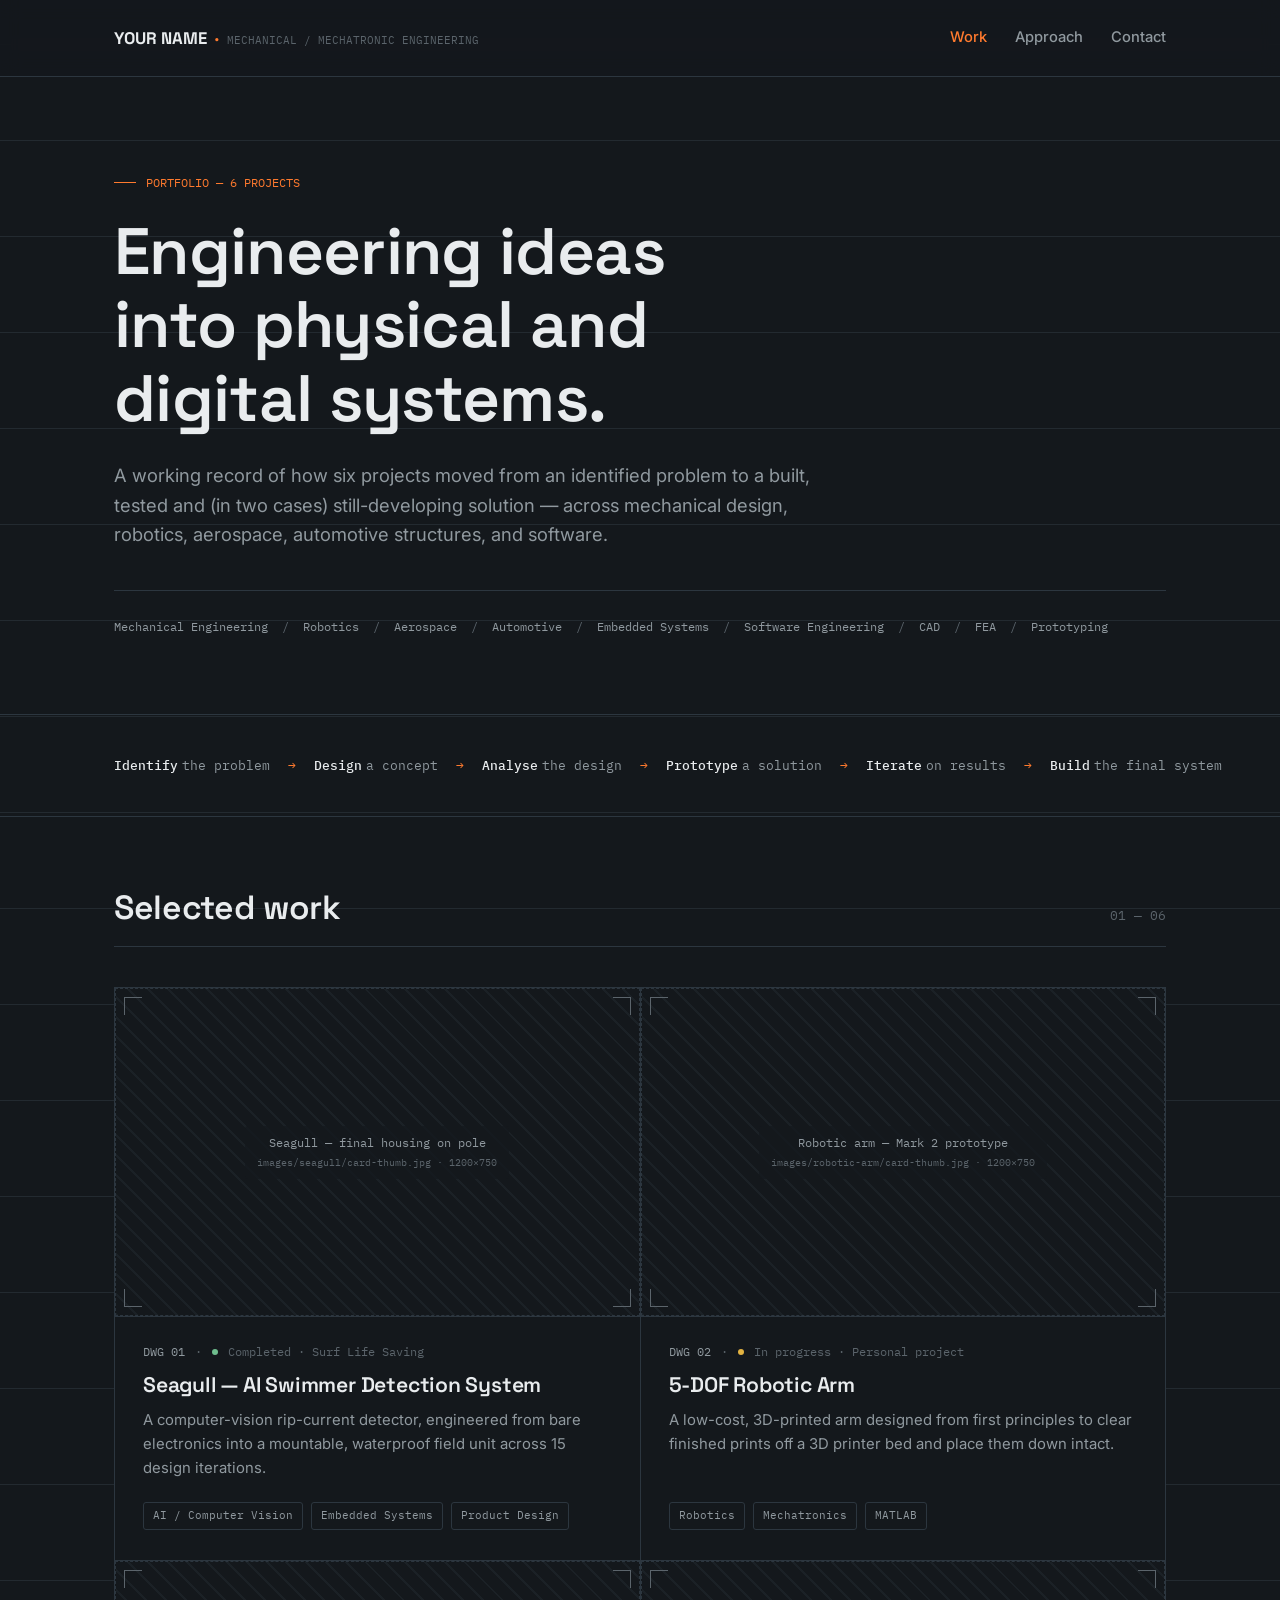
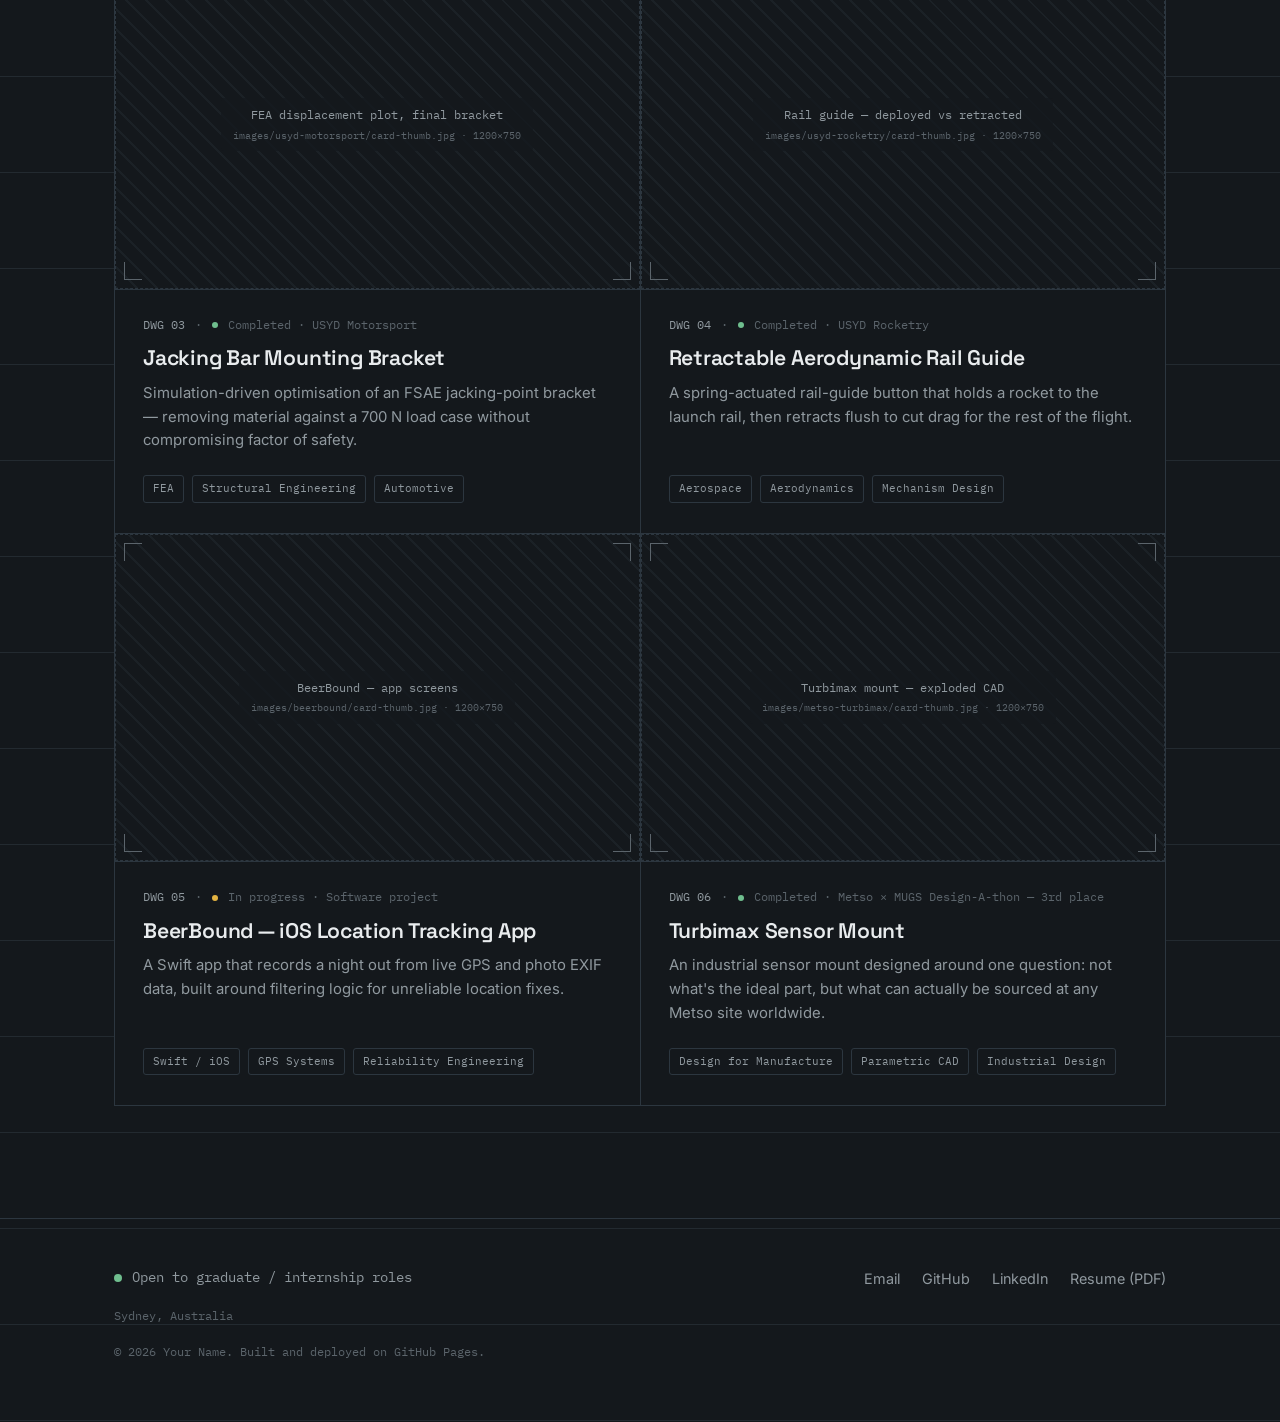
==== index.html @ 60fa089e "Initial Portfolio Site" ====
<!DOCTYPE html>
<html lang="en">
<head>
<meta charset="UTF-8">
<meta name="viewport" content="width=device-width, initial-scale=1.0">
<title>Your Name — Engineering Portfolio</title>
<meta name="description" content="Engineering portfolio spanning embedded systems, robotics, aerospace, automotive structures and software — from concept through analysis, prototyping and build.">
<link rel="stylesheet" href="css/style.css">
</head>
<body>

<header class="site-header">
  <div class="wrap">
    <a href="index.html" class="brand">YOUR NAME <span class="brand-dot">·</span> <small>MECHANICAL / MECHATRONIC ENGINEERING</small></a>
    <button class="nav-toggle" aria-label="Toggle menu"><span></span><span></span><span></span></button>
    <nav class="site-nav">
      <a href="index.html" class="active">Work</a>
      <a href="index.html#method">Approach</a>
      <a href="index.html#contact">Contact</a>
    </nav>
  </div>
</header>

<section class="hero">
  <div class="wrap">
    <div class="hero-tag">PORTFOLIO — 6 PROJECTS</div>
    <h1>Engineering ideas into physical and digital systems.</h1>
    <p class="lede">A working record of how six projects moved from an identified problem to a built, tested and (in two cases) still-developing solution — across mechanical design, robotics, aerospace, automotive structures, and software.</p>
    <div class="discipline-row">
      <span>Mechanical Engineering</span>
      <span>Robotics</span>
      <span>Aerospace</span>
      <span>Automotive</span>
      <span>Embedded Systems</span>
      <span>Software Engineering</span>
      <span>CAD</span>
      <span>FEA</span>
      <span>Prototyping</span>
    </div>
  </div>
</section>

<section class="method" id="method">
  <div class="wrap">
    <ol>
      <li><b>Identify</b> the problem</li>
      <li><b>Design</b> a concept</li>
      <li><b>Analyse</b> the design</li>
      <li><b>Prototype</b> a solution</li>
      <li><b>Iterate</b> on results</li>
      <li><b>Build</b> the final system</li>
    </ol>
  </div>
</section>

<section class="section" id="work">
  <div class="wrap">
    <div class="section-head">
      <h2>Selected work</h2>
      <span class="count">01 — 06</span>
    </div>

    <div class="project-grid">

      <!-- 01 — Seagull -->
      <a class="project-card" href="projects/seagull.html">
        <div class="card-thumb">
          <div class="photo-slot" style="--ratio:16/10">
            <span class="corner-l"></span><span class="corner-r"></span>
            <span class="photo-slot__label">Seagull — final housing on pole<br><small>images/seagull/card-thumb.jpg · 1200×750</small></span>
          </div>
        </div>
        <div class="card-body">
          <div class="card-meta"><span class="dwg-no">DWG 01</span> · <span class="status-dot ok"></span> Completed · Surf Life Saving</div>
          <h3 class="card-title">Seagull — AI Swimmer Detection System</h3>
          <p class="card-sub">A computer-vision rip-current detector, engineered from bare electronics into a mountable, waterproof field unit across 15 design iterations.</p>
          <div class="tag-row">
            <span class="tag">AI / Computer Vision</span>
            <span class="tag">Embedded Systems</span>
            <span class="tag">Product Design</span>
          </div>
        </div>
      </a>

      <!-- 02 — Robotic Arm -->
      <a class="project-card" href="projects/robotic-arm.html">
        <div class="card-thumb">
          <div class="photo-slot" style="--ratio:16/10">
            <span class="corner-l"></span><span class="corner-r"></span>
            <span class="photo-slot__label">Robotic arm — Mark 2 prototype<br><small>images/robotic-arm/card-thumb.jpg · 1200×750</small></span>
          </div>
        </div>
        <div class="card-body">
          <div class="card-meta"><span class="dwg-no">DWG 02</span> · <span class="status-dot wip"></span> In progress · Personal project</div>
          <h3 class="card-title">5-DOF Robotic Arm</h3>
          <p class="card-sub">A low-cost, 3D-printed arm designed from first principles to clear finished prints off a 3D printer bed and place them down intact.</p>
          <div class="tag-row">
            <span class="tag">Robotics</span>
            <span class="tag">Mechatronics</span>
            <span class="tag">MATLAB</span>
          </div>
        </div>
      </a>

      <!-- 03 — USYD Motorsport -->
      <a class="project-card" href="projects/usyd-motorsport.html">
        <div class="card-thumb">
          <div class="photo-slot" style="--ratio:16/10">
            <span class="corner-l"></span><span class="corner-r"></span>
            <span class="photo-slot__label">FEA displacement plot, final bracket<br><small>images/usyd-motorsport/card-thumb.jpg · 1200×750</small></span>
          </div>
        </div>
        <div class="card-body">
          <div class="card-meta"><span class="dwg-no">DWG 03</span> · <span class="status-dot ok"></span> Completed · USYD Motorsport</div>
          <h3 class="card-title">Jacking Bar Mounting Bracket</h3>
          <p class="card-sub">Simulation-driven optimisation of an FSAE jacking-point bracket — removing material against a 700&nbsp;N load case without compromising factor of safety.</p>
          <div class="tag-row">
            <span class="tag">FEA</span>
            <span class="tag">Structural Engineering</span>
            <span class="tag">Automotive</span>
          </div>
        </div>
      </a>

      <!-- 04 — USYD Rocketry -->
      <a class="project-card" href="projects/usyd-rocketry.html">
        <div class="card-thumb">
          <div class="photo-slot" style="--ratio:16/10">
            <span class="corner-l"></span><span class="corner-r"></span>
            <span class="photo-slot__label">Rail guide — deployed vs retracted<br><small>images/usyd-rocketry/card-thumb.jpg · 1200×750</small></span>
          </div>
        </div>
        <div class="card-body">
          <div class="card-meta"><span class="dwg-no">DWG 04</span> · <span class="status-dot ok"></span> Completed · USYD Rocketry</div>
          <h3 class="card-title">Retractable Aerodynamic Rail Guide</h3>
          <p class="card-sub">A spring-actuated rail-guide button that holds a rocket to the launch rail, then retracts flush to cut drag for the rest of the flight.</p>
          <div class="tag-row">
            <span class="tag">Aerospace</span>
            <span class="tag">Aerodynamics</span>
            <span class="tag">Mechanism Design</span>
          </div>
        </div>
      </a>

      <!-- 05 — BeerBound -->
      <a class="project-card" href="projects/beerbound.html">
        <div class="card-thumb">
          <div class="photo-slot" style="--ratio:16/10">
            <span class="corner-l"></span><span class="corner-r"></span>
            <span class="photo-slot__label">BeerBound — app screens<br><small>images/beerbound/card-thumb.jpg · 1200×750</small></span>
          </div>
        </div>
        <div class="card-body">
          <div class="card-meta"><span class="dwg-no">DWG 05</span> · <span class="status-dot wip"></span> In progress · Software project</div>
          <h3 class="card-title">BeerBound — iOS Location Tracking App</h3>
          <p class="card-sub">A Swift app that records a night out from live GPS and photo EXIF data, built around filtering logic for unreliable location fixes.</p>
          <div class="tag-row">
            <span class="tag">Swift / iOS</span>
            <span class="tag">GPS Systems</span>
            <span class="tag">Reliability Engineering</span>
          </div>
        </div>
      </a>

      <!-- 06 — Metso Turbimax -->
      <a class="project-card" href="projects/metso-turbimax.html">
        <div class="card-thumb">
          <div class="photo-slot" style="--ratio:16/10">
            <span class="corner-l"></span><span class="corner-r"></span>
            <span class="photo-slot__label">Turbimax mount — exploded CAD<br><small>images/metso-turbimax/card-thumb.jpg · 1200×750</small></span>
          </div>
        </div>
        <div class="card-body">
          <div class="card-meta"><span class="dwg-no">DWG 06</span> · <span class="status-dot ok"></span> Completed · Metso × MUGS Design-A-thon — 3rd place</div>
          <h3 class="card-title">Turbimax Sensor Mount</h3>
          <p class="card-sub">An industrial sensor mount designed around one question: not what's the ideal part, but what can actually be sourced at any Metso site worldwide.</p>
          <div class="tag-row">
            <span class="tag">Design for Manufacture</span>
            <span class="tag">Parametric CAD</span>
            <span class="tag">Industrial Design</span>
          </div>
        </div>
      </a>

    </div>
  </div>
</section>

<footer class="site-footer" id="contact">
  <div class="wrap">
    <div class="footer-grid">
      <div>
        <div class="status-line"><span class="status-dot ok"></span> Open to graduate / internship roles</div>
        <div class="footer-note">Sydney, Australia</div>
      </div>
      <div class="footer-links">
        <a href="mailto:you@example.com">Email</a>
        <a href="https://github.com/yourusername" target="_blank" rel="noopener">GitHub</a>
        <a href="https://linkedin.com/in/yourusername" target="_blank" rel="noopener">LinkedIn</a>
        <a href="#">Resume (PDF)</a>
      </div>
    </div>
    <div class="footer-note">© 2026 Your Name. Built and deployed on GitHub Pages.</div>
  </div>
</footer>

<script src="js/main.js"></script>
</body>
</html>
---- css/style.css ----
/* ============================================================
   ENGINEERING PORTFOLIO — SHARED STYLESHEET
   ============================================================
   Visual language: drafting-sheet / title-block engineering
   drawings. Graphite ground, vellum-light content panels,
   safety-orange for callouts + revisions, blueprint-blue for
   diagram linework only.
   ============================================================ */

@import url('https://fonts.googleapis.com/css2?family=Space+Grotesk:wght@400;500;600;700&family=Inter:wght@400;500;600&family=IBM+Plex+Mono:wght@400;500&display=swap');

:root{
  /* ---- color ---- */
  --ink:        #14181C;   /* page ground */
  --panel:      #1B2126;   /* raised panel */
  --panel-2:    #20272D;   /* raised panel, lighter */
  --line:       #2C363F;   /* hairline rules */
  --line-soft:  #232A30;
  --paper:      #E9ECEE;   /* primary text, cool drafting-vellum */
  --paper-dim:  #90999F;   /* secondary text */
  --paper-faint:#5B646B;   /* tertiary / disabled */
  --accent:     #FF7A2E;   /* safety-orange — annotation / revision */
  --accent-dim: #C9601F;
  --blue:       #6FA3D6;   /* blueprint linework — diagrams only */
  --ok:         #6FBE8E;   /* "completed" status */
  --wip:        #E3B341;   /* "in progress" status */

  /* ---- type ---- */
  --f-display: 'Space Grotesk', sans-serif;
  --f-body:    'Inter', sans-serif;
  --f-mono:    'IBM Plex Mono', monospace;

  /* ---- layout ---- */
  --max: 1180px;
  --gutter: clamp(20px, 5vw, 64px);
  --radius: 3px;
}

*, *::before, *::after{ box-sizing: border-box; }
html{ scroll-behavior: smooth; }
html, body{ margin:0; padding:0; }

body{
  background: var(--ink);
  color: var(--paper);
  font-family: var(--f-body);
  font-size: 16px;
  line-height: 1.6;
  -webkit-font-smoothing: antialiased;
  background-image:
    linear-gradient(var(--line-soft) 1px, transparent 1px);
  background-size: 100% 96px;
  background-position: 0 140px;
}

@media (prefers-reduced-motion: reduce){
  *{ animation-duration: 0.001ms !important; animation-iteration-count: 1 !important; transition-duration: 0.001ms !important; }
}

a{ color: inherit; }
img{ max-width: 100%; display:block; }

::selection{ background: var(--accent); color: var(--ink); }

:focus-visible{
  outline: 2px solid var(--accent);
  outline-offset: 3px;
}

.wrap{
  max-width: var(--max);
  margin: 0 auto;
  padding-left: var(--gutter);
  padding-right: var(--gutter);
}

/* ---- ruler ticks along the outer edge, subtle drafting-sheet cue ---- */
.wrap{ position: relative; }

h1,h2,h3,h4{
  font-family: var(--f-display);
  font-weight: 600;
  line-height: 1.12;
  margin: 0;
  letter-spacing: -0.01em;
}

p{ margin: 0 0 1em; max-width: 62ch; color: var(--paper); }
p.lede{ font-size: 1.15rem; color: var(--paper-dim); max-width: 58ch; }

.mono{ font-family: var(--f-mono); }

/* ============================================================
   HEADER
   ============================================================ */
.site-header{
  position: sticky; top: 0; z-index: 50;
  background: rgba(20,24,28,0.86);
  backdrop-filter: blur(10px);
  border-bottom: 1px solid var(--line);
}
.site-header .wrap{
  display:flex; align-items:center; justify-content:space-between;
  height: 76px;
}
.brand{
  font-family: var(--f-display);
  font-weight: 700;
  font-size: 1.05rem;
  text-decoration: none;
  color: var(--paper);
  display:flex; align-items:baseline; gap:8px;
}
.brand .brand-dot{ color: var(--accent); }
.brand small{ font-family: var(--f-mono); font-weight:400; font-size:.68rem; color: var(--paper-faint); }

.site-nav{ display:flex; gap: 28px; align-items:center; }
.site-nav a{
  text-decoration:none; color: var(--paper-dim);
  font-size: .92rem; font-weight:500;
  transition: color .15s ease;
}
.site-nav a:hover{ color: var(--paper); }
.site-nav a.active{ color: var(--accent); }

.nav-toggle{ display:none; }

/* ============================================================
   HERO (homepage)
   ============================================================ */
.hero{
  padding: 96px 0 72px;
  border-bottom: 1px solid var(--line);
  position: relative;
}
.hero-tag{
  font-family: var(--f-mono);
  font-size: .78rem;
  color: var(--accent);
  display:flex; align-items:center; gap:10px;
  margin-bottom: 22px;
}
.hero-tag::before{
  content:''; width:22px; height:1px; background: var(--accent);
}
.hero h1{
  font-size: clamp(2.4rem, 5.4vw, 4.1rem);
  max-width: 15ch;
  margin-bottom: 26px;
  color: var(--paper);
}
.hero .lede{ margin-bottom: 40px; }

.discipline-row{
  display:flex; flex-wrap:wrap; gap: 10px 14px;
  border-top: 1px solid var(--line);
  padding-top: 22px;
}
.discipline-row span{
  font-family: var(--f-mono);
  font-size: .74rem;
  color: var(--paper-dim);
  padding: 5px 0;
}
.discipline-row span:not(:last-child)::after{
  content:'/'; margin-left: 14px; color: var(--paper-faint);
}

/* ============================================================
   METHOD STRIP — legitimate sequence (identify→...→build)
   ============================================================ */
.method{
  padding: 40px 0;
  border-bottom: 1px solid var(--line);
  overflow-x: auto;
}
.method ol{
  list-style:none; margin:0; padding:0;
  display:flex; gap: 0;
  min-width: max-content;
}
.method li{
  font-family: var(--f-mono);
  font-size: .82rem;
  color: var(--paper-dim);
  display:flex; align-items:center;
  white-space: nowrap;
}
.method li b{
  color: var(--paper);
  font-weight: 500;
  margin-right: 4px;
}
.method li:not(:last-child)::after{
  content:'→';
  color: var(--accent);
  margin: 0 18px;
}

/* ============================================================
   PROJECT GRID / TITLE-BLOCK CARDS
   ============================================================ */
.section{ padding: 72px 0; }
.section-head{
  display:flex; justify-content:space-between; align-items:flex-end;
  gap: 24px;
  margin-bottom: 40px;
  border-bottom: 1px solid var(--line);
  padding-bottom: 20px;
}
.section-head h2{ font-size: clamp(1.6rem, 3vw, 2.1rem); }
.section-head .count{ font-family: var(--f-mono); color: var(--paper-faint); font-size:.8rem; }

.project-grid{
  display:grid;
  grid-template-columns: repeat(2, 1fr);
  gap: 1px;
  background: var(--line);
  border: 1px solid var(--line);
}
.project-card{
  background: var(--ink);
  text-decoration:none;
  color: var(--paper);
  display:flex; flex-direction:column;
  transition: background .18s ease;
}
.project-card:hover{ background: var(--panel); }
.project-card:hover .card-thumb .photo-slot{ border-color: var(--accent); }
.project-card:hover .card-title{ color: var(--accent); }

.card-thumb{ aspect-ratio: 16/10; border-bottom: 1px solid var(--line); }
.card-body{ padding: 26px 28px 30px; display:flex; flex-direction:column; gap:12px; flex:1; }

.card-meta{
  display:flex; align-items:center; gap:10px;
  font-family: var(--f-mono); font-size: .72rem; color: var(--paper-faint);
}
.dwg-no{ color: var(--paper-dim); }

.status-dot{ width:6px; height:6px; border-radius:50%; display:inline-block; }
.status-dot.ok{ background: var(--ok); }
.status-dot.wip{ background: var(--wip); }

.card-title{
  font-family: var(--f-display); font-size: 1.32rem; font-weight:600;
  transition: color .15s ease;
}
.card-sub{ color: var(--paper-dim); font-size: .93rem; margin:0; }

.tag-row{ display:flex; flex-wrap:wrap; gap:8px; margin-top:auto; padding-top:10px; }
.tag{
  font-family: var(--f-mono); font-size: .68rem;
  color: var(--paper-dim);
  border: 1px solid var(--line);
  padding: 4px 9px;
  border-radius: var(--radius);
}

@media (max-width: 760px){
  .project-grid{ grid-template-columns: 1fr; }
}

/* ============================================================
   PHOTO SLOT — reticle-style placeholder for user photography
   ============================================================ */
.photo-slot{
  position: relative;
  width: 100%;
  aspect-ratio: var(--ratio, 16/10);
  background:
    repeating-linear-gradient(45deg, var(--panel) 0 2px, var(--ink) 2px 14px);
  border: 1px dashed var(--line);
  display:flex; align-items:center; justify-content:center;
  overflow: hidden;
  transition: border-color .15s ease;
}
.photo-slot::before, .photo-slot::after,
.photo-slot .corner-l, .photo-slot .corner-r{
  content:''; position:absolute; width:18px; height:18px;
  border: 1.5px solid var(--paper-faint);
}
.photo-slot::before{ top:8px; left:8px; border-right:none; border-bottom:none; }
.photo-slot::after{ top:8px; right:8px; border-left:none; border-bottom:none; }
.photo-slot .corner-l{ bottom:8px; left:8px; border-right:none; border-top:none; }
.photo-slot .corner-r{ bottom:8px; right:8px; border-left:none; border-top:none; }

.photo-slot__label{
  font-family: var(--f-mono);
  font-size: .72rem;
  color: var(--paper-dim);
  text-align:center;
  max-width: 80%;
  line-height:1.5;
  background: rgba(20,24,28,.72);
  padding: 8px 12px;
  border-radius: var(--radius);
}
.photo-slot__label small{ display:block; color: var(--paper-faint); margin-top:4px; font-size:.9em; }

/* filled state once a real <img> is dropped in by the user */
.photo-slot img{ width:100%; height:100%; object-fit:cover; }

/* ============================================================
   PROJECT PAGE
   ============================================================ */
.proj-hero{
  padding: 44px 0 0;
}
.proj-hero .photo-slot{ --ratio: 21/9; margin-bottom: 0; }

.title-block{
  border: 1px solid var(--line);
  border-top: none;
  padding: 28px var(--gutter) 32px;
  display:grid;
  grid-template-columns: 1fr auto;
  gap: 20px 40px;
  background: var(--panel);
}
.title-block h1{ font-size: clamp(1.9rem, 4vw, 2.8rem); margin-bottom: 10px; }
.title-block .objective{ color: var(--paper-dim); font-size: 1.05rem; max-width: 56ch; }

.spec-list{
  display:flex; flex-direction:column; gap: 8px;
  font-family: var(--f-mono); font-size: .78rem;
  border-left: 1px solid var(--line);
  padding-left: 24px;
  min-width: 180px;
}
.spec-list div{ display:flex; justify-content:space-between; gap: 16px; color: var(--paper-dim); }
.spec-list div b{ color: var(--paper); font-weight:500; }

.content-section{
  padding: 56px 0;
  border-bottom: 1px solid var(--line);
}
.content-section:last-of-type{ border-bottom:none; }
.content-head{
  display:grid;
  grid-template-columns: 220px 1fr;
  gap: 40px;
}
.content-head .label{
  font-family: var(--f-mono); font-size: .76rem; color: var(--accent);
  padding-top: 4px;
}
.content-head h2{ font-size: 1.5rem; margin-bottom: 18px; }
.content-body > *:last-child{ margin-bottom: 0; }

@media (max-width: 780px){
  .content-head{ grid-template-columns: 1fr; gap: 10px; }
  .title-block{ grid-template-columns: 1fr; }
  .spec-list{ border-left:none; border-top:1px solid var(--line); padding-left:0; padding-top:18px; }
}

/* ---- iteration timeline (Mark 1, Mark 2 ... ) ---- */
.timeline{ display:flex; flex-direction:column; gap: 0; }
.mark{
  display:grid; grid-template-columns: 130px 1fr;
  gap: 32px;
  padding: 30px 0;
  border-top: 1px solid var(--line-soft);
}
.timeline .mark:first-child{ border-top:none; padding-top:0; }
.mark-index{ font-family: var(--f-mono); font-size:.82rem; color: var(--paper-faint); padding-top:4px; }
.mark-index b{ display:block; color: var(--paper); font-size: 1.05rem; font-weight:600; font-family: var(--f-display); margin-bottom: 2px; }
.mark-content h3{ font-size: 1.05rem; margin-bottom: 8px; color: var(--paper); }
.mark-content p{ margin-bottom: 14px; color: var(--paper-dim); }
.mark-content .photo-slot{ --ratio: 4/3; max-width: 460px; margin-top: 6px; }

/* ---- analysis callouts (FEA numbers etc) ---- */
.stat-row{
  display:grid; grid-template-columns: repeat(auto-fit, minmax(140px,1fr));
  gap: 1px; background: var(--line); border:1px solid var(--line);
  margin: 28px 0;
}
.stat{ background: var(--panel); padding: 20px 22px; }
.stat .num{ font-family: var(--f-display); font-size: 1.7rem; color: var(--accent); font-weight:700; display:block; }
.stat .cap{ font-family: var(--f-mono); font-size:.72rem; color: var(--paper-dim); margin-top:4px; display:block; }

/* ---- skills tag cloud ---- */
.skill-cloud{ display:flex; flex-wrap:wrap; gap:9px; }
.skill-cloud .tag{ font-size:.74rem; padding:6px 11px; }

/* ---- status footer badge ---- */
.status-line{
  display:flex; align-items:center; gap:10px;
  font-family: var(--f-mono); font-size:.85rem; color: var(--paper-dim);
}
.status-line .status-dot{ width:8px; height:8px; }

/* ---- prev/next project nav ---- */
.proj-nav{
  display:grid; grid-template-columns: 1fr 1fr;
  border-top: 1px solid var(--line);
}
.proj-nav a{
  text-decoration:none; padding: 34px var(--gutter);
  display:flex; flex-direction:column; gap:8px;
  transition: background .15s ease;
}
.proj-nav a:hover{ background: var(--panel); }
.proj-nav a:first-child{ border-right: 1px solid var(--line); }
.proj-nav a.next{ text-align:right; align-items:flex-end; grid-column: 2; }
.proj-nav .dir{ font-family: var(--f-mono); font-size:.7rem; color: var(--paper-faint); }
.proj-nav .name{ font-family: var(--f-display); font-size:1.15rem; color: var(--paper); }
@media (max-width: 600px){
  .proj-nav{ grid-template-columns: 1fr; }
  .proj-nav a:first-child{ border-right:none; border-bottom:1px solid var(--line); }
  .proj-nav a.next{ grid-column: 1; text-align:left; align-items:flex-start; }
}

/* ============================================================
   FOOTER
   ============================================================ */
.site-footer{
  border-top: 1px solid var(--line);
  padding: 48px 0 60px;
  margin-top: 40px;
}
.footer-grid{
  display:flex; justify-content:space-between; align-items:flex-start;
  flex-wrap: wrap; gap: 24px;
}
.footer-links{ display:flex; gap:22px; flex-wrap:wrap; }
.footer-links a{ text-decoration:none; color: var(--paper-dim); font-size:.9rem; }
.footer-links a:hover{ color: var(--accent); }
.footer-note{ font-family: var(--f-mono); font-size:.72rem; color: var(--paper-faint); margin-top: 18px; }

/* ============================================================
   MOBILE NAV
   ============================================================ */
@media (max-width: 720px){
  .site-nav{
    position: fixed; inset: 76px 0 0 0;
    background: var(--ink);
    flex-direction: column; align-items:flex-start;
    padding: 30px var(--gutter);
    gap: 22px;
    transform: translateX(100%);
    transition: transform .22s ease;
  }
  .site-nav.open{ transform: translateX(0); }
  .site-nav a{ font-size: 1.1rem; }
  .nav-toggle{
    display:flex; flex-direction:column; gap:5px;
    background:none; border:none; cursor:pointer; padding:8px;
  }
  .nav-toggle span{ width:22px; height:2px; background: var(--paper); }
}
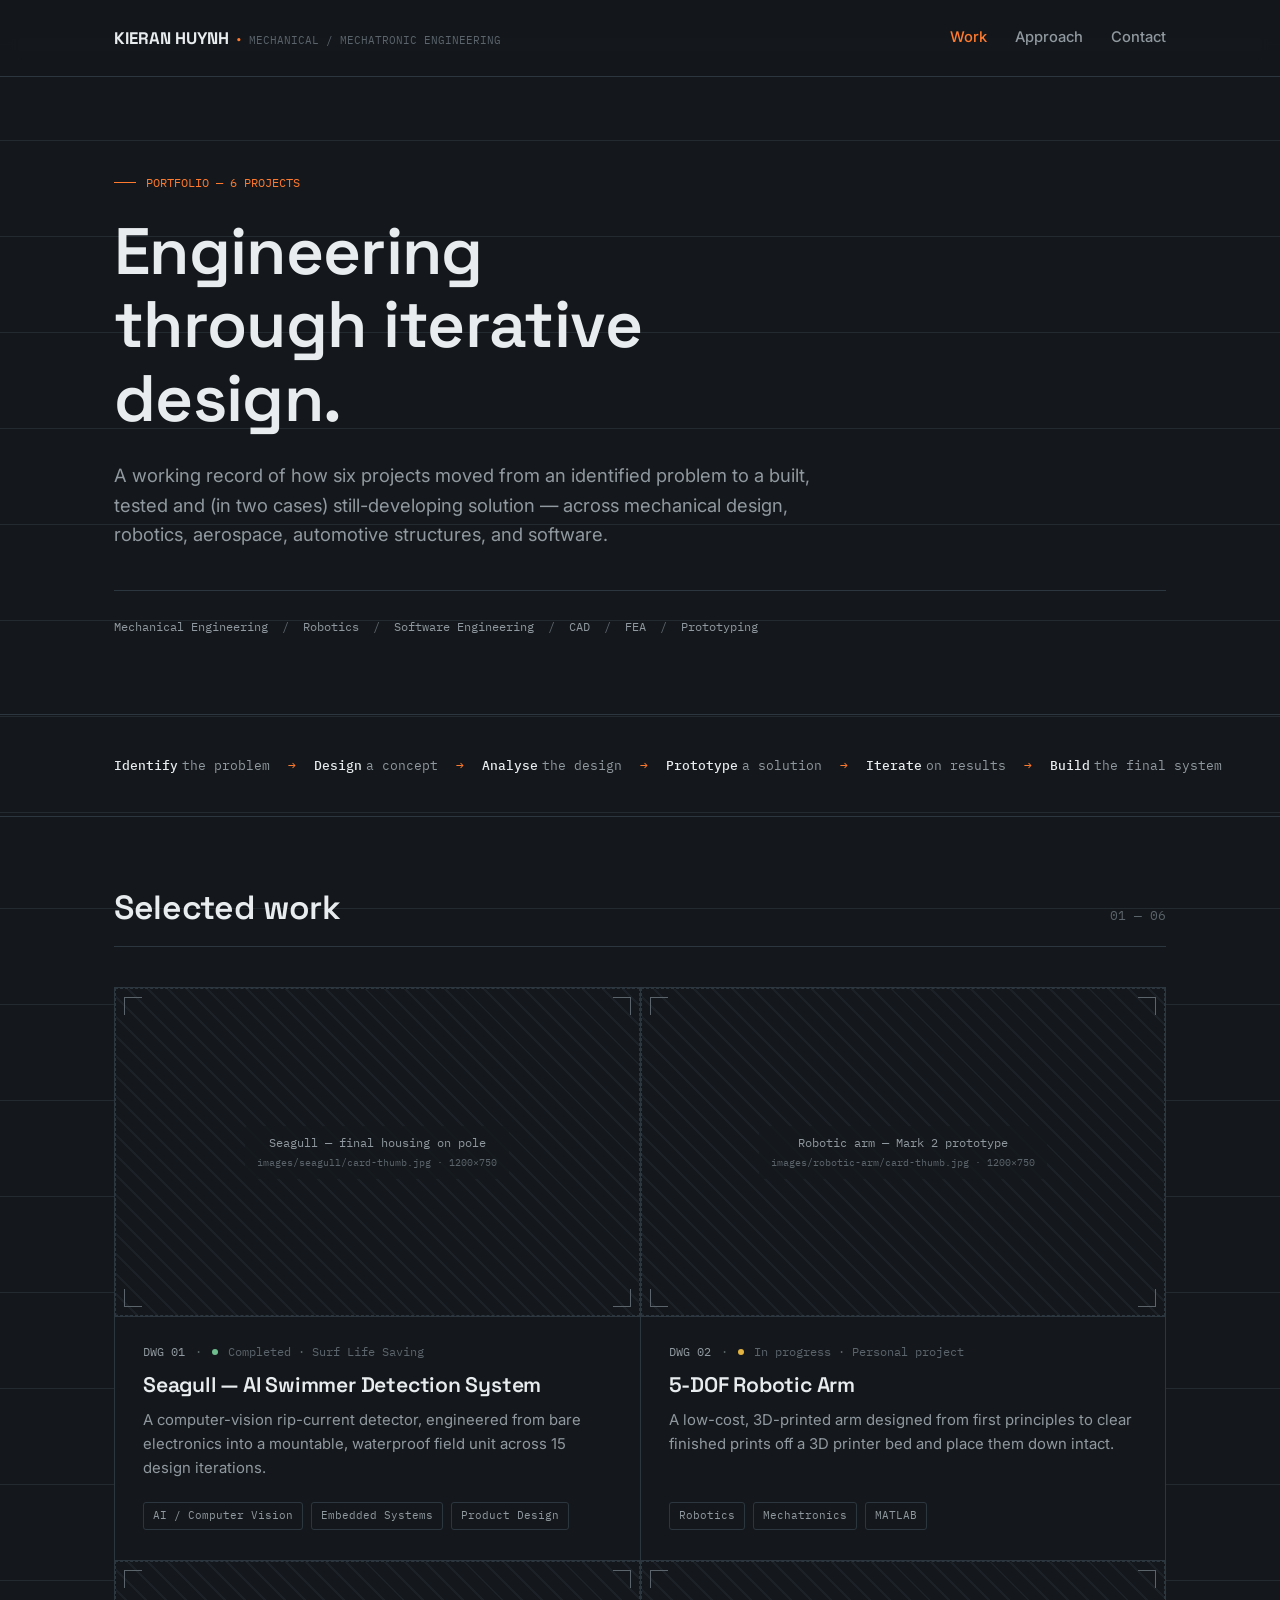
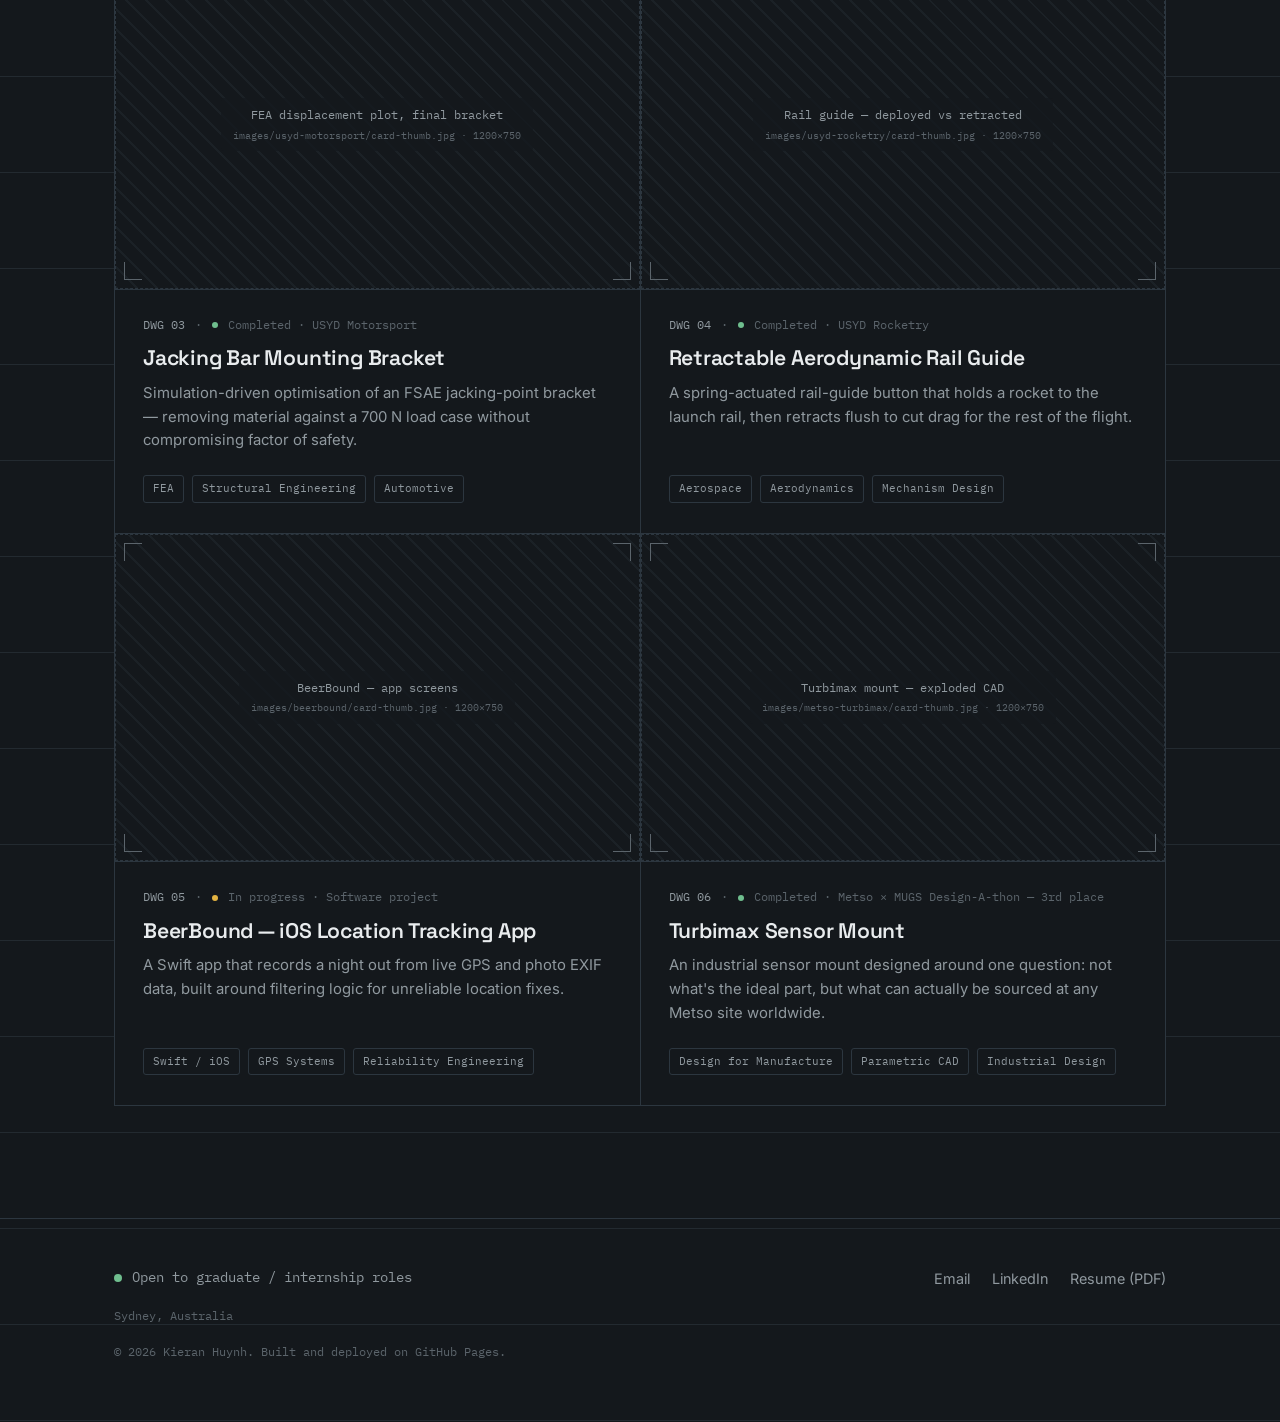
==== commit fcee7321: "Update index.html" ====
--- a/index.html
+++ b/index.html
@@ -3,7 +3,7 @@
 <head>
 <meta charset="UTF-8">
 <meta name="viewport" content="width=device-width, initial-scale=1.0">
-<title>Your Name — Engineering Portfolio</title>
+<title>Kieran Huynh — Engineering Portfolio</title>
 <meta name="description" content="Engineering portfolio spanning embedded systems, robotics, aerospace, automotive structures and software — from concept through analysis, prototyping and build.">
 <link rel="stylesheet" href="css/style.css">
 </head>
@@ -11,7 +11,7 @@
 
 <header class="site-header">
   <div class="wrap">
-    <a href="index.html" class="brand">YOUR NAME <span class="brand-dot">·</span> <small>MECHANICAL / MECHATRONIC ENGINEERING</small></a>
+    <a href="index.html" class="brand">KIERAN HUYNH <span class="brand-dot">·</span> <small>MECHANICAL / MECHATRONIC ENGINEERING</small></a>
     <button class="nav-toggle" aria-label="Toggle menu"><span></span><span></span><span></span></button>
     <nav class="site-nav">
       <a href="index.html" class="active">Work</a>
@@ -24,14 +24,11 @@
 <section class="hero">
   <div class="wrap">
     <div class="hero-tag">PORTFOLIO — 6 PROJECTS</div>
-    <h1>Engineering ideas into physical and digital systems.</h1>
+    <h1>Engineering through iterative design.</h1>
     <p class="lede">A working record of how six projects moved from an identified problem to a built, tested and (in two cases) still-developing solution — across mechanical design, robotics, aerospace, automotive structures, and software.</p>
     <div class="discipline-row">
       <span>Mechanical Engineering</span>
       <span>Robotics</span>
-      <span>Aerospace</span>
-      <span>Automotive</span>
-      <span>Embedded Systems</span>
       <span>Software Engineering</span>
       <span>CAD</span>
       <span>FEA</span>
@@ -194,13 +191,12 @@
         <div class="footer-note">Sydney, Australia</div>
       </div>
       <div class="footer-links">
-        <a href="mailto:you@example.com">Email</a>
-        <a href="https://github.com/yourusername" target="_blank" rel="noopener">GitHub</a>
-        <a href="https://linkedin.com/in/yourusername" target="_blank" rel="noopener">LinkedIn</a>
+        <a href="mailto:kieranhuynh007@gmail.com">Email</a>
+        <a href="https://www.linkedin.com/in/kieran-huynh/" target="_blank" rel="noopener">LinkedIn</a>
         <a href="#">Resume (PDF)</a>
       </div>
     </div>
-    <div class="footer-note">© 2026 Your Name. Built and deployed on GitHub Pages.</div>
+    <div class="footer-note">© 2026 Kieran Huynh. Built and deployed on GitHub Pages.</div>
   </div>
 </footer>
 
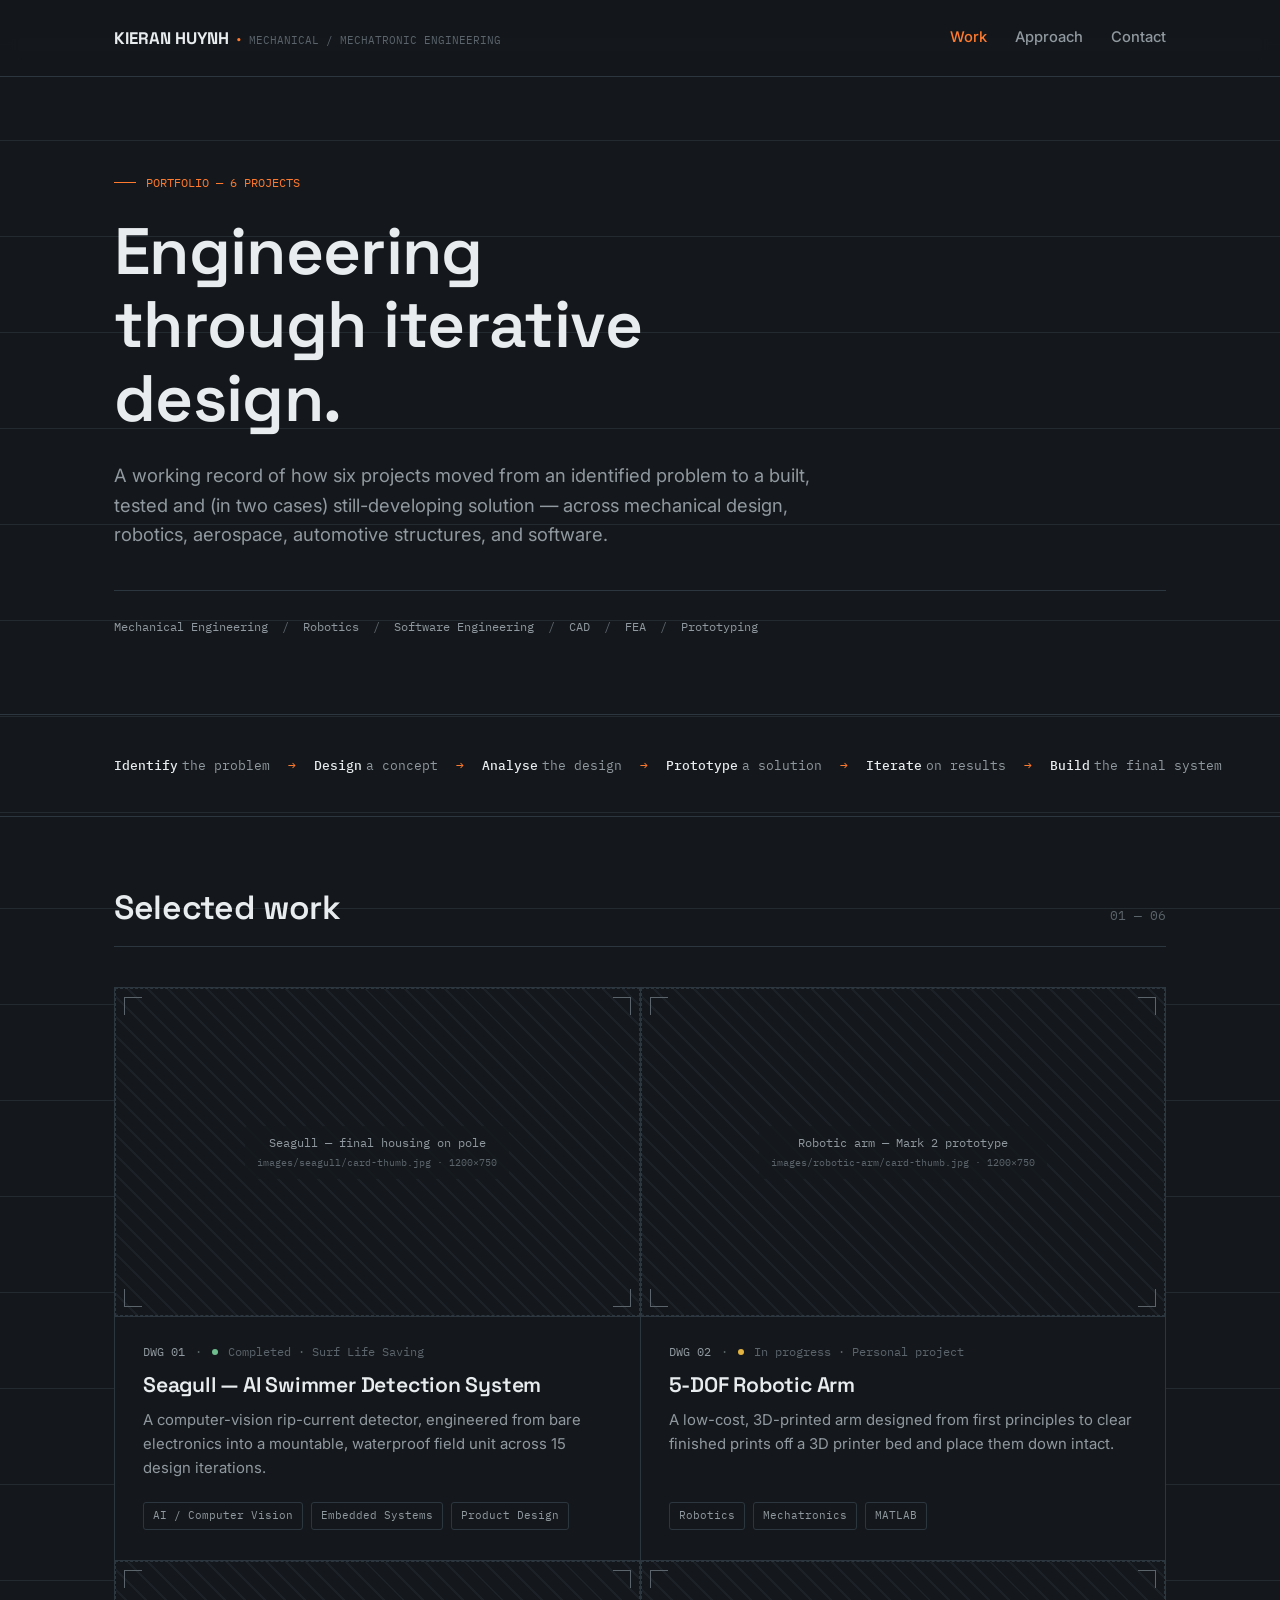
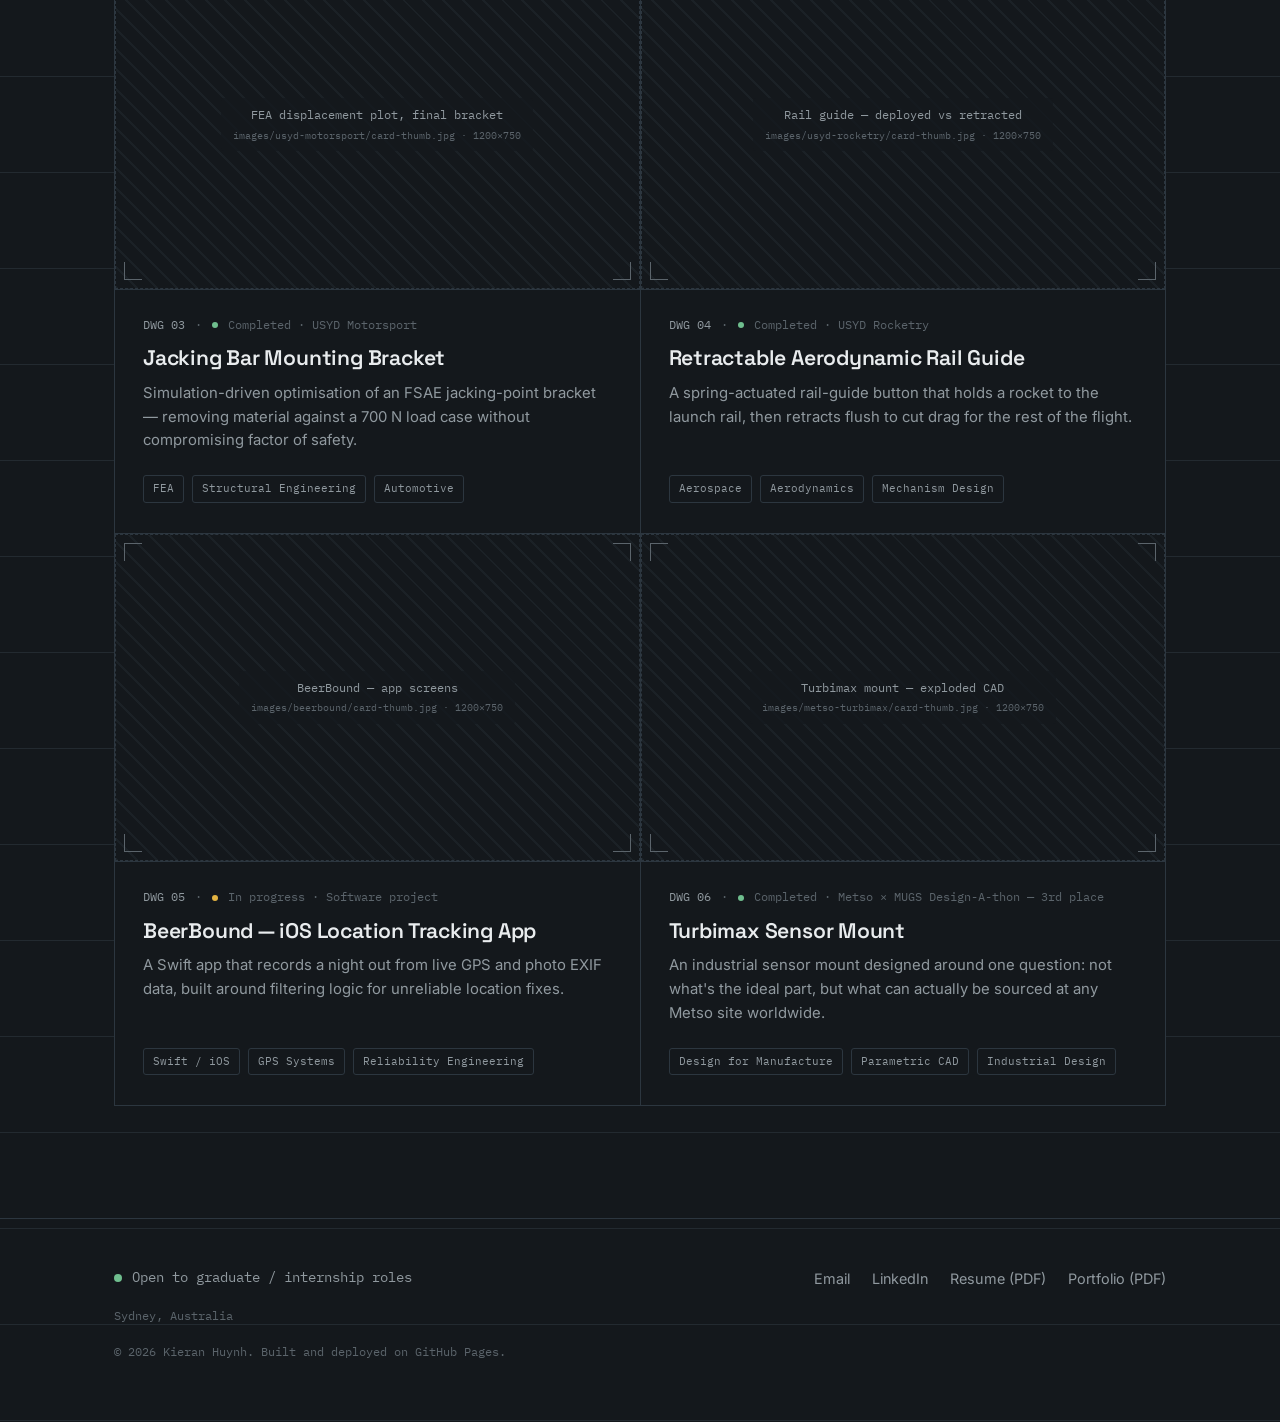
==== commit 0451ff62: "Update index.html" ====
--- a/index.html
+++ b/index.html
@@ -193,7 +193,8 @@
       <div class="footer-links">
         <a href="mailto:kieranhuynh007@gmail.com">Email</a>
         <a href="https://www.linkedin.com/in/kieran-huynh/" target="_blank" rel="noopener">LinkedIn</a>
-        <a href="#">Resume (PDF)</a>
+        <a href="Kieran Huynh - Resume.pdf" target="_blank" rel="noopener">Resume (PDF)</a>
+        <a href="Kieran Huynh - Engineering Project Portfolio.pdf" target="_blank" rel="noopener">Portfolio (PDF)</a>
       </div>
     </div>
     <div class="footer-note">© 2026 Kieran Huynh. Built and deployed on GitHub Pages.</div>
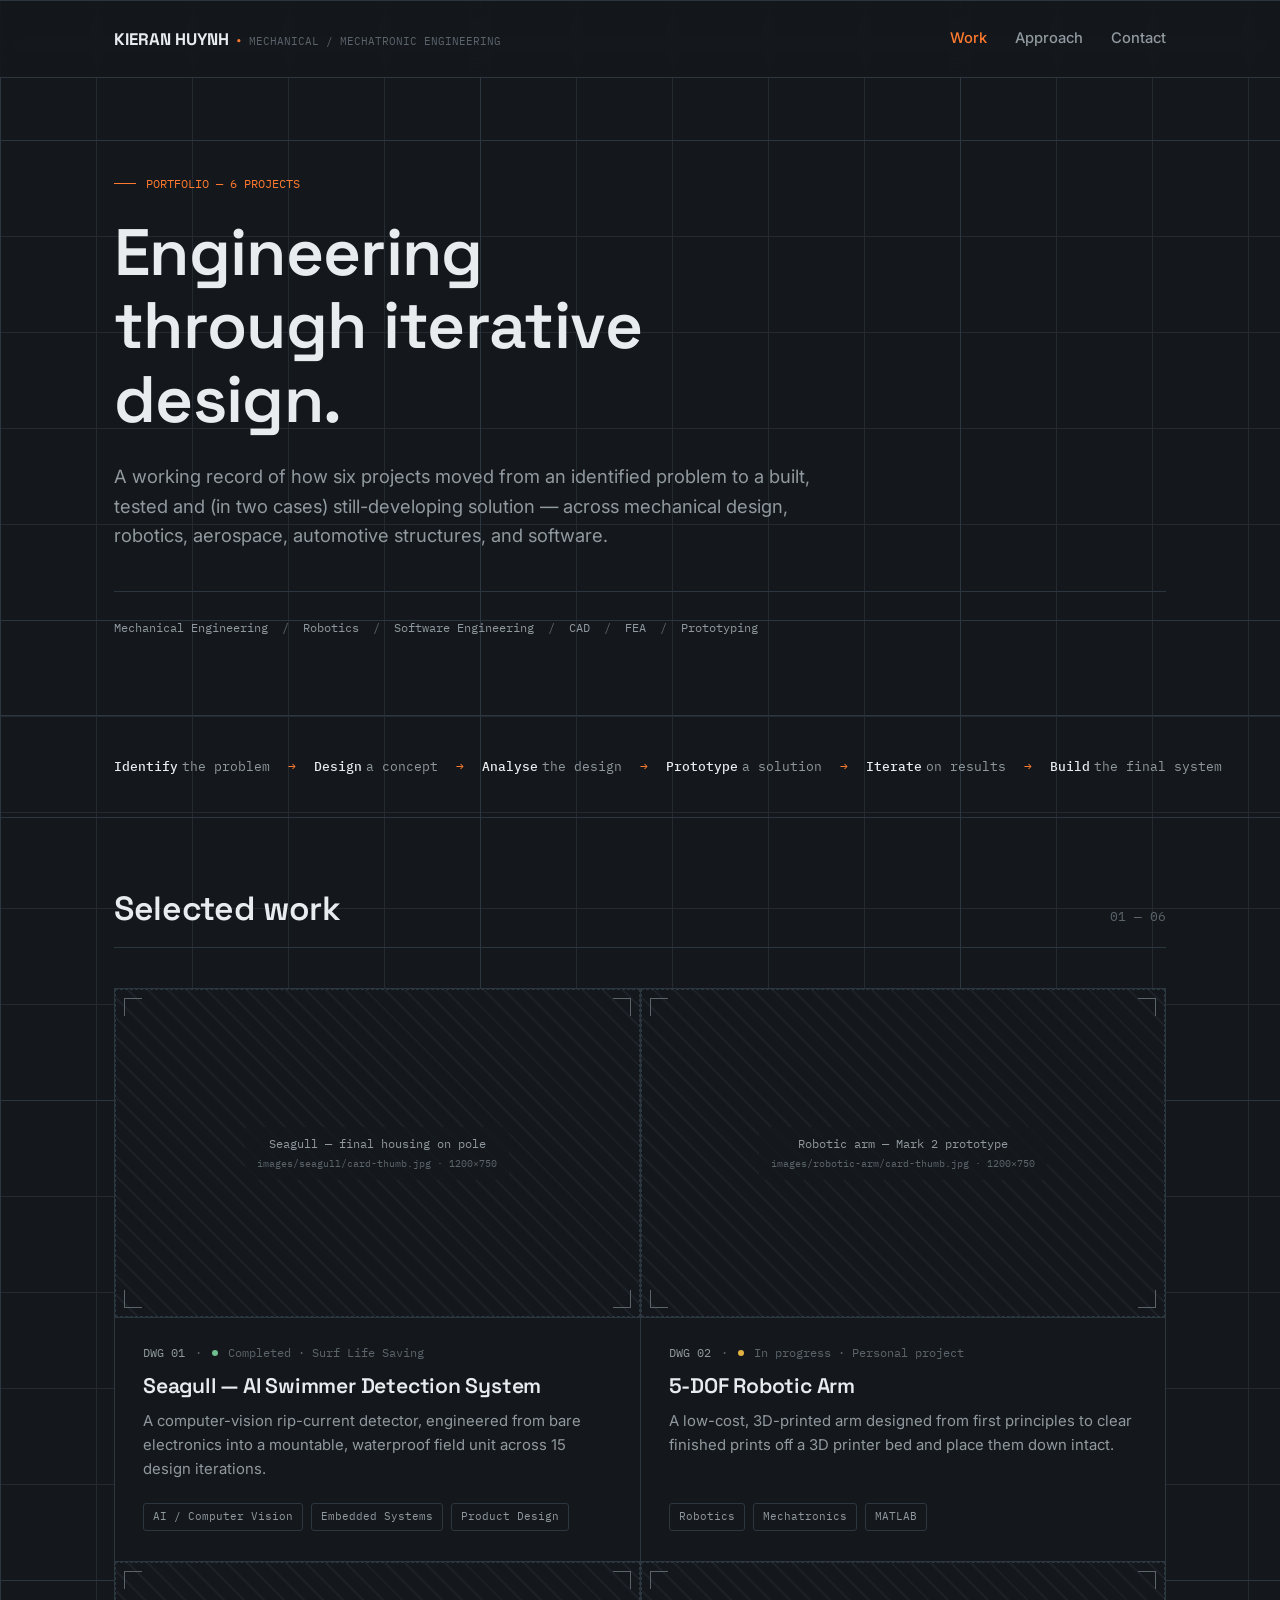
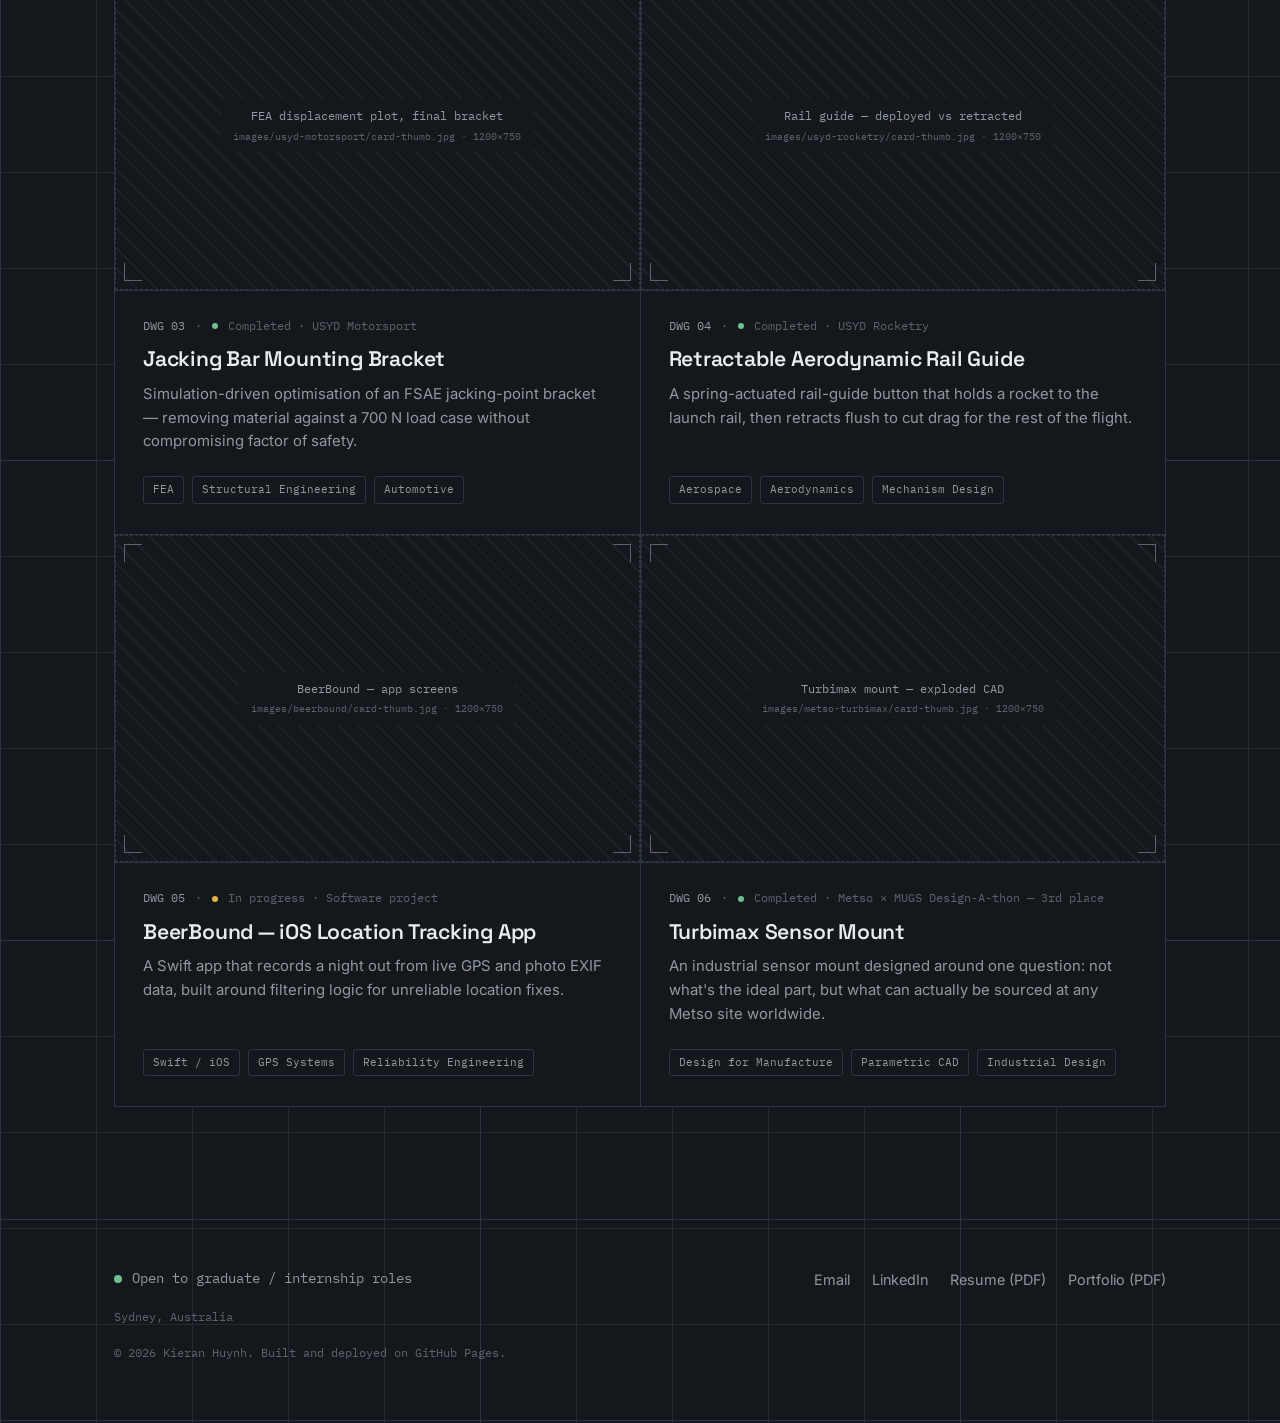
==== commit 07e5aa31: "Update index.html" ====
--- a/index.html
+++ b/index.html
@@ -6,6 +6,8 @@
 <title>Kieran Huynh — Engineering Portfolio</title>
 <meta name="description" content="Engineering portfolio spanning embedded systems, robotics, aerospace, automotive structures and software — from concept through analysis, prototyping and build.">
 <link rel="stylesheet" href="css/style.css">
+<ol class="ruler" data-tick-w="24" data-major-every="5" data-mm-per-tick="10"></ol>
+<script src="ruler.js"></script>
 </head>
 <body>
 
--- a/css/style.css
+++ b/css/style.css
@@ -34,6 +34,10 @@
   --max: 1180px;
   --gutter: clamp(20px, 5vw, 64px);
   --radius: 3px;
+
+  /* ---- blueprint grid ---- */
+  --grid-minor: 96px;   /* minor cell size */
+  --grid-major: 480px;  /* major cell size (every 5th minor line) */
 }
 
 *, *::before, *::after{ box-sizing: border-box; }
@@ -48,9 +52,20 @@
   line-height: 1.6;
   -webkit-font-smoothing: antialiased;
   background-image:
-    linear-gradient(var(--line-soft) 1px, transparent 1px);
-  background-size: 100% 96px;
-  background-position: 0 140px;
+    /* major lines — every 5th cell, stronger rule color */
+    linear-gradient(var(--line) 1px, transparent 1px),
+    linear-gradient(90deg, var(--line) 1px, transparent 1px),
+    /* minor lines — every cell, soft rule color */
+    linear-gradient(var(--line-soft) 1px, transparent 1px),
+    linear-gradient(90deg, var(--line-soft) 1px, transparent 1px);
+  background-size:
+    var(--grid-major) var(--grid-major),
+    var(--grid-major) var(--grid-major),
+    var(--grid-minor) var(--grid-minor),
+    var(--grid-minor) var(--grid-minor);
+  background-position:
+    0 140px, 0 140px,
+    0 140px, 0 140px;
 }
 
 @media (prefers-reduced-motion: reduce){
@@ -74,7 +89,6 @@
   padding-right: var(--gutter);
 }
 
-/* ---- ruler ticks along the outer edge, subtle drafting-sheet cue ---- */
 .wrap{ position: relative; }
 
 h1,h2,h3,h4{
@@ -89,6 +103,45 @@
 p.lede{ font-size: 1.15rem; color: var(--paper-dim); max-width: 58ch; }
 
 .mono{ font-family: var(--f-mono); }
+
+/* ============================================================
+   RULER — mm scale, blueprint corner-dimension style
+   ============================================================
+   Ticks are generated by ruler.js (one <li> per tick, no
+   hand-authoring required). Every tick = TICK_STEP_MM (default
+   10mm); every 5th tick is a major tick with a numeric label.
+   ============================================================ */
+.ruler{
+  display:flex;
+  list-style:none;
+  margin:0; padding:0;
+  border-bottom: 1px solid var(--line);
+  overflow: hidden;
+  background: var(--ink);
+}
+.ruler li{
+  position: relative;
+  flex: 0 0 var(--tick-w, 24px);
+  height: 20px;
+  border-left: 1px solid var(--line-soft);
+}
+.ruler li.major{ border-left-color: var(--line); }
+.ruler li.major::before{
+  /* taller tick mark for major divisions */
+  content:'';
+  position:absolute; top:0; left:-1px;
+  width:1px; height: 10px;
+  background: var(--line);
+}
+.ruler li.major::after{
+  content: attr(data-mm) "mm";
+  position: absolute;
+  top: 2px; left: 4px;
+  font-family: var(--f-mono);
+  font-size: .62rem;
+  color: var(--paper-faint);
+  white-space: nowrap;
+}
 
 /* ============================================================
    HEADER
